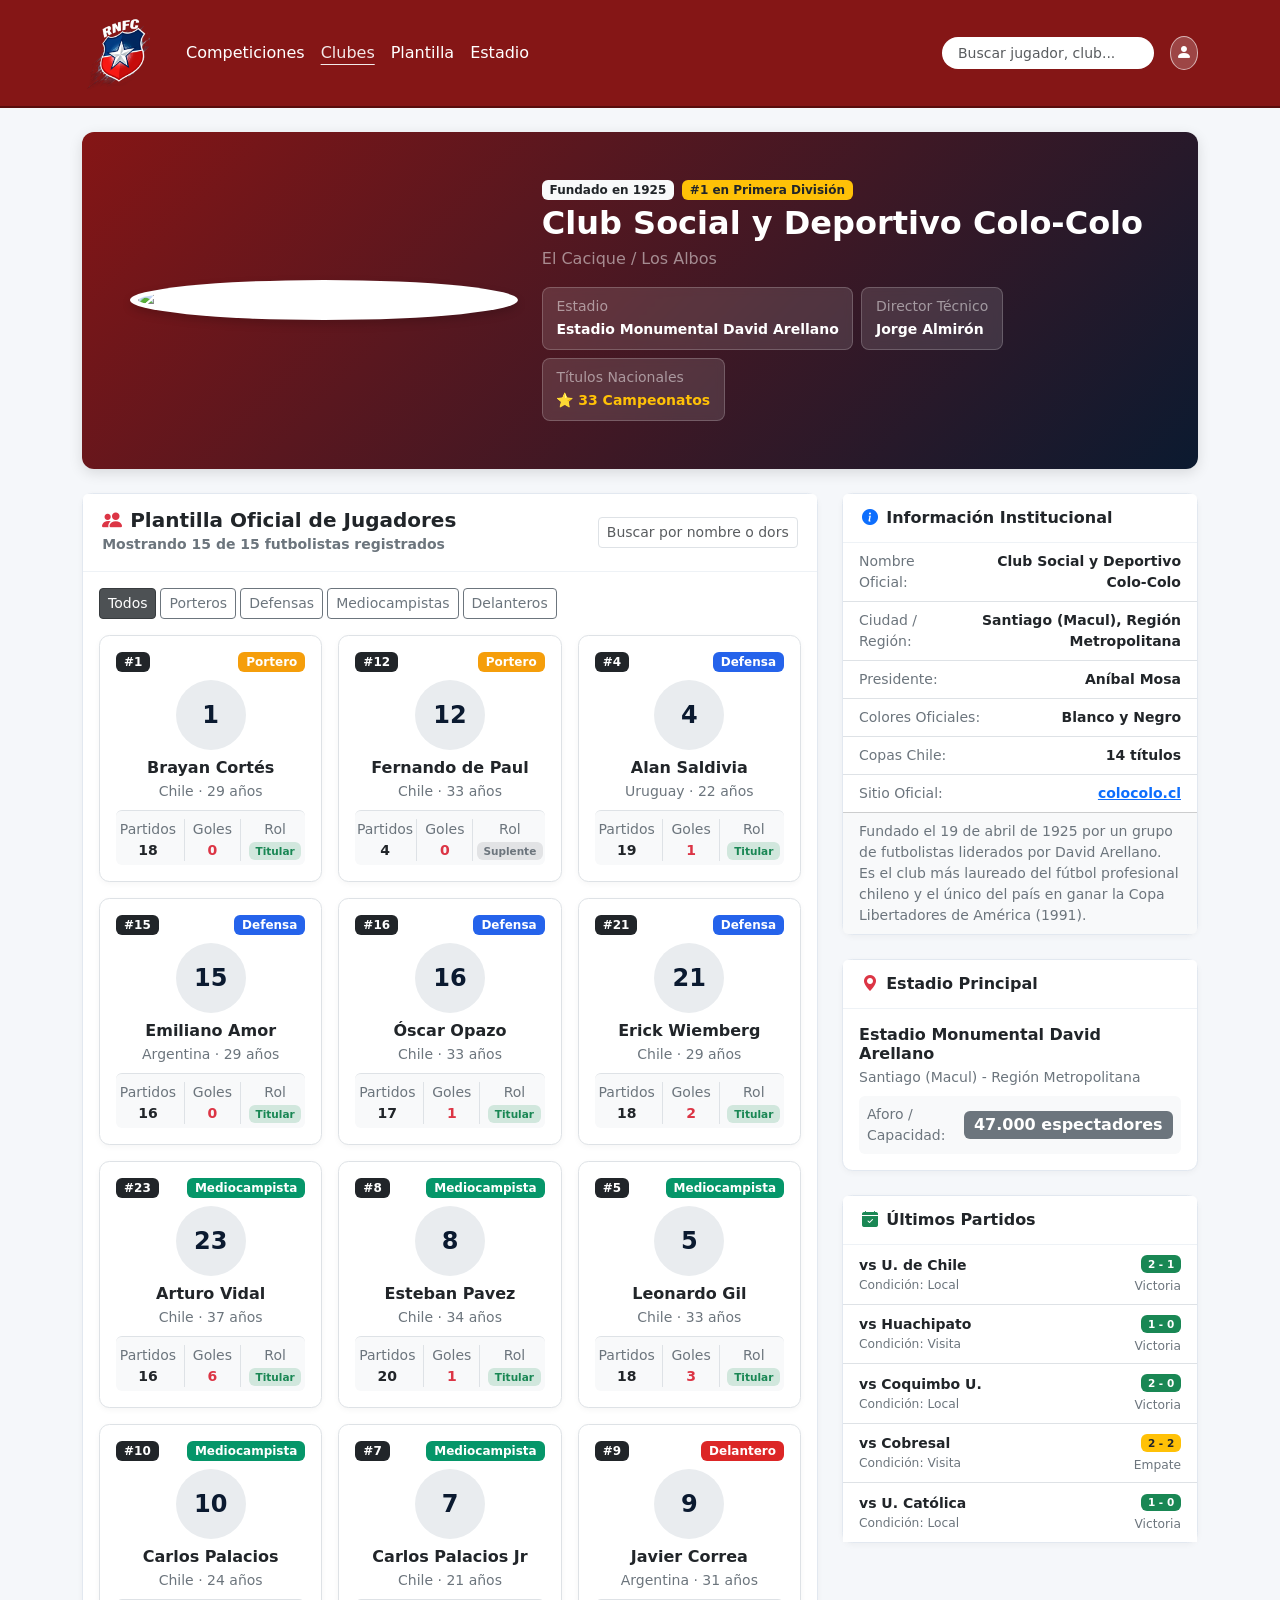
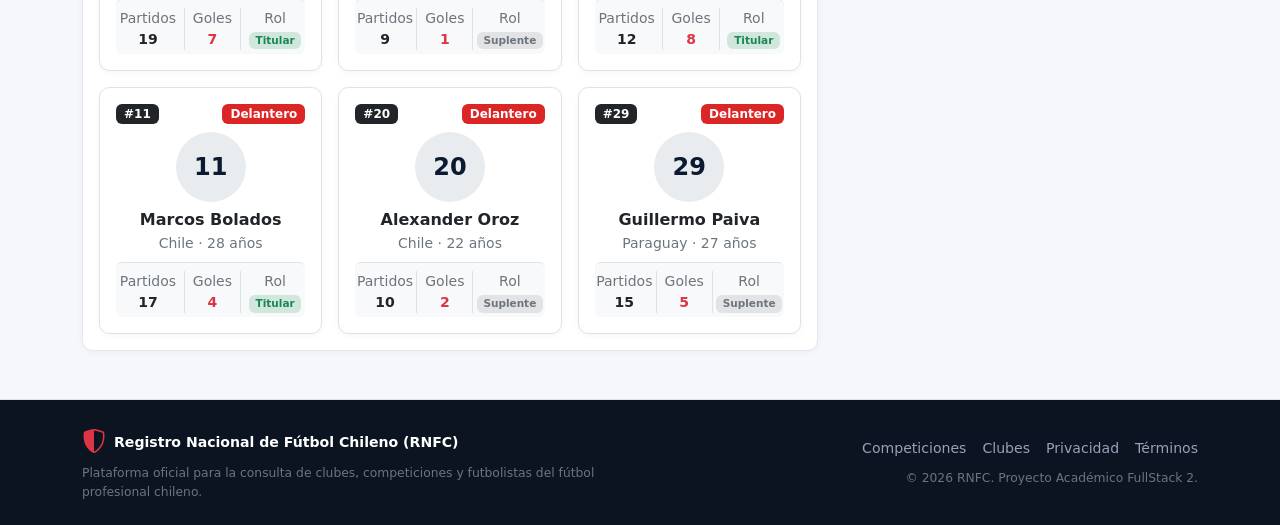
==== club.html @ 85645f21 "feat(club): primera version, seeder y style css" ====
<!DOCTYPE html>
<html lang="es">
<head>
  <meta charset="UTF-8">
  <meta name="viewport" content="width=device-width, initial-scale=1.0">
  <title>Ficha de Club | RNFC - Registro Nacional de Fútbol Chileno</title>
  <!-- Bootstrap 5.3.3 CSS -->
  <link href="https://cdn.jsdelivr.net/npm/bootstrap@5.3.3/dist/css/bootstrap.min.css" rel="stylesheet">
  <!-- Bootstrap Icons -->
  <link rel="stylesheet" href="https://cdn.jsdelivr.net/npm/bootstrap-icons@1.11.3/font/bootstrap-icons.min.css">
  <!-- Estilos RNFC -->
  <link rel="stylesheet" href="css/styles.css">
</head>
<body>
  <header>
    <!-- ==========================================================
       NAVBAR INSTITUCIONAL RNFC
       ========================================================== -->
    <nav class="navbar navbar-expand-lg rnfc-navbar navbar-dark sticky-top">
      <div class="container">
        <a class="navbar-brand d-flex align-items-center gap-2 fw-bold" href="index.html">
          <img src="escudo_rnfc.png" alt="Logo" width="80" height="80" class="d-inline-block align-text-top">
        </a>

        <div class="collapse navbar-collapse" id="navMenu">
          <ul class="navbar-nav me-auto mb-2 mb-lg-0">
            <li class="nav-item">
              <a class="nav-link" href="competicion.html">Competiciones</a>
            </li>
            <li class="nav-item">
              <a class="nav-link active" aria-current="page" href="club.html">Clubes</a>
            </li>
            <li class="nav-item">
              <a class="nav-link" href="#plantilla">Plantilla</a>
            </li>
            <li class="nav-item">
              <a class="nav-link" href="#estadio">Estadio</a>
            </li>
          </ul>

          <div class="d-flex align-items-center gap-3">
            <div class="input-group">
              <input type="search" class="form-control rnfc-search-input" id="buscadorGlobal" placeholder="Buscar jugador, club..." aria-label="Buscar">
            </div>
            <div class="rnfc-avatar-icon" title="Perfil de Usuario">
              <i class="bi bi-person-fill"></i>
            </div>
          </div>
        </div>
      </div>
    </nav>
  </header>  

  <!-- ==========================================================
       CONTENIDO PRINCIPAL
       ========================================================== -->
  <main class="container py-4">

    <!-- Banner Hero del Club -->
    <section class="rnfc-hero-banner p-4 p-md-5 mb-4 position-relative">
      <div class="row align-items-center g-4">
        
        <!-- Escudo -->
        <div class="col-auto text-center">
          <img id="clubEscudo" src="" alt="Escudo del Club" class="rnfc-club-badge-large img-fluid">
        </div>

        <!-- Info Principal -->
        <div class="col">
          <div class="d-flex flex-wrap align-items-center gap-2 mb-1">
            <span class="badge bg-light text-dark fw-bold" id="clubFundacionBadge">Fundado en —</span>
            <span class="badge bg-warning text-dark fw-bold" id="clubPosicionBadge">#1 en Tabla</span>
          </div>
          <h1 class="h2 fw-bold text-white mb-1" id="clubNombre">—</h1>
          <p class="text-white-50 mb-3 fs-6" id="clubApodo">—</p>

          <!-- Chips estadísticos -->
          <div class="d-flex flex-wrap gap-2">
            <div class="rnfc-stat-chip">
              <small class="d-block text-white-50">Estadio</small>
              <strong class="text-white small" id="clubEstadioResumen">—</strong>
            </div>
            <div class="rnfc-stat-chip">
              <small class="d-block text-white-50">Director Técnico</small>
              <strong class="text-white small" id="clubDtresumen">—</strong>
            </div>
            <div class="rnfc-stat-chip">
              <small class="d-block text-white-50">Títulos Nacionales</small>
              <strong class="text-warning small" id="clubTitulosResumen">⭐ —</strong>
            </div>
          </div>
        </div>

      </div>
    </section>

    <!-- Resumen y Ficha Técnica -->
    <div class="row g-4 mb-4">
      
      <!-- Columna Izquierda: Plantilla de Jugadores -->
      <div class="col-lg-8" id="plantilla">
        <div class="card h-100">
          <div class="card-header card-header-rnfc d-flex flex-wrap justify-content-between align-items-center gap-2">
            <div>
              <h2 class="h5 mb-0 fw-bold"><i class="bi bi-people-fill text-danger me-2"></i>Plantilla Oficial de Jugadores</h2>
              <small class="text-secondary" id="contadorJugadores">Cargando jugadores...</small>
            </div>
            
            <!-- Buscador interno de jugadores -->
            <div style="min-width: 200px;">
              <input type="text" class="form-control form-control-sm" id="buscadorJugador" placeholder="Buscar por nombre o dorsal...">
            </div>
          </div>

          <div class="card-body">
            <!-- Filtros de Posición -->
            <div class="d-flex flex-wrap gap-1 mb-3" id="filtrosPosicion">
              <button class="btn btn-sm btn-dark active" data-posicion="TODOS">Todos</button>
              <button class="btn btn-sm btn-outline-secondary" data-posicion="Portero">Porteros</button>
              <button class="btn btn-sm btn-outline-secondary" data-posicion="Defensa">Defensas</button>
              <button class="btn btn-sm btn-outline-secondary" data-posicion="Mediocampista">Mediocampistas</button>
              <button class="btn btn-sm btn-outline-secondary" data-posicion="Delantero">Delanteros</button>
            </div>

            <!-- Grilla de Tarjetas de Jugadores -->
            <div class="row g-3" id="contenedorJugadores">
              <!-- Renderizado dinámico desde club.js -->
            </div>
          </div>
        </div>
      </div>

      <!-- Columna Derecha: Información Institucional, Estadio y Resultados -->
      <div class="col-lg-4">
        
        <!-- Ficha Institucional -->
        <div class="card mb-4" id="informacion">
          <div class="card-header card-header-rnfc">
            <h3 class="h6 mb-0 fw-bold"><i class="bi bi-info-circle-fill text-primary me-2"></i>Información Institucional</h3>
          </div>
          <div class="card-body p-0">
            <ul class="list-group list-group-flush small">
              <li class="list-group-item d-flex justify-content-between">
                <span class="text-secondary">Nombre Oficial:</span>
                <span class="fw-semibold text-end" id="infoNombreOficial">—</span>
              </li>
              <li class="list-group-item d-flex justify-content-between">
                <span class="text-secondary">Ciudad / Región:</span>
                <span class="fw-semibold text-end" id="infoCiudad">—</span>
              </li>
              <li class="list-group-item d-flex justify-content-between">
                <span class="text-secondary">Presidente:</span>
                <span class="fw-semibold text-end" id="infoPresidente">—</span>
              </li>
              <li class="list-group-item d-flex justify-content-between">
                <span class="text-secondary">Colores Oficiales:</span>
                <span class="fw-semibold text-end" id="infoColores">—</span>
              </li>
              <li class="list-group-item d-flex justify-content-between">
                <span class="text-secondary">Copas Chile:</span>
                <span class="fw-semibold text-end" id="infoCopasChile">—</span>
              </li>
              <li class="list-group-item d-flex justify-content-between">
                <span class="text-secondary">Sitio Oficial:</span>
                <a href="#" target="_blank" rel="noopener noreferrer" class="fw-semibold text-end" id="infoSitioWeb">Visitar web</a>
              </li>
            </ul>
          </div>
          <div class="card-footer bg-light small text-secondary" id="clubHistoria">
            —
          </div>
        </div>

        <!-- Estadio -->
        <div class="card mb-4" id="estadio">
          <div class="card-header card-header-rnfc">
            <h3 class="h6 mb-0 fw-bold"><i class="bi bi-geo-alt-fill text-danger me-2"></i>Estadio Principal</h3>
          </div>
          <div class="card-body">
            <h4 class="h6 fw-bold mb-1" id="estadioNombre">—</h4>
            <p class="small text-secondary mb-2" id="estadioUbicacion">—</p>
            <div class="d-flex align-items-center justify-content-between bg-light p-2 rounded">
              <span class="small text-secondary">Aforo / Capacidad:</span>
              <span class="badge bg-secondary fs-6" id="estadioCapacidad">— espectadores</span>
            </div>
          </div>
        </div>

        <!-- Últimos Resultados -->
        <div class="card">
          <div class="card-header card-header-rnfc">
            <h3 class="h6 mb-0 fw-bold"><i class="bi bi-calendar-check-fill text-success me-2"></i>Últimos Partidos</h3>
          </div>
          <div class="card-body p-0">
            <div class="list-group list-group-flush small" id="listaUltimosPartidos">
              <!-- Renderizado dinámico -->
            </div>
          </div>
        </div>

      </div>

    </div>

  </main>

  <!-- ==========================================================
       FOOTER INSTITUCIONAL RNFC
       ========================================================== -->
  <footer class="rnfc-footer mt-auto py-4 border-top">
    <div class="container text-center text-md-start">
      <div class="row g-3 align-items-center">
        <div class="col-md-6">
          <div class="d-flex align-items-center gap-2 justify-content-center justify-content-md-start">
            <i class="bi bi-shield-shaded fs-4 text-danger"></i>
            <span class="fw-bold text-white">Registro Nacional de Fútbol Chileno (RNFC)</span>
          </div>
          <p class="text-secondary small mb-0 mt-1">Plataforma oficial para la consulta de clubes, competiciones y futbolistas del fútbol profesional chileno.</p>
        </div>
        <div class="col-md-6 text-center text-md-end">
          <div class="d-flex gap-3 justify-content-center justify-content-md-end mb-2">
            <a href="competicion.html">Competiciones</a>
            <a href="club.html">Clubes</a>
            <a href="#">Privacidad</a>
            <a href="#">Términos</a>
          </div>
          <small class="text-secondary">&copy; 2026 RNFC. Proyecto Académico FullStack 2.</small>
        </div>
      </div>
    </div>
  </footer>

  <!-- Scripts: Bootstrap JS, Seeders y Lógica de Club -->
  <script src="https://cdn.jsdelivr.net/npm/bootstrap@5.3.3/dist/js/bootstrap.bundle.min.js"></script>
  <script src="js/seeders.js"></script>
  <script src="js/club.js"></script>
</body>
</html>
---- css/styles.css ----
/* ==========================================================
   REGISTRO NACIONAL DE FÚTBOL CHILENO (RNFC) - ESTILOS
   ========================================================== */

:root {
  --rnfc-primary: #7a0000e9;
  --rnfc-primary-dark: #580d0d;
  --rnfc-primary-light: #8e1c1c;
  --rnfc-blue: #0b1a30;
  --rnfc-accent-blue: #0056b3;
  --rnfc-badge-portero: #ffc107;
  --rnfc-badge-defensa: #0d6efd;
  --rnfc-badge-volante: #198754;
  --rnfc-badge-delantero: #dc3545;
  --rnfc-card-bg: #ffffff;
  --rnfc-body-bg: #f5f7fa;
}

body {
  font-family: system-ui, -apple-system, "Segoe UI", Roboto, "Helvetica Neue", Arial, sans-serif;
  background-color: var(--rnfc-body-bg);
  color: #2b2f38;
  min-height: 100vh;
  display: flex;
  flex-direction: column;
}

main {
  flex: 1;
}

/* ==========================================================
   NAVBAR INSTITUCIONAL (Basada en img_1.jpeg)
   ========================================================== */
.rnfc-navbar {
  background-color: var(--rnfc-primary);
  border-bottom: 2px solid var(--rnfc-primary-dark);
}

.rnfc-brand-logo {
  height: 38px;
  width: auto;
}

.rnfc-navbar .nav-link {
  color: #ffffff;
  font-weight: 500;
  padding: 0.5rem 0.85rem;
  transition: opacity 0.2s ease, color 0.2s ease;
}

.rnfc-navbar .nav-link:hover,
.rnfc-navbar .nav-link.active {
  color: #ffffff;
  opacity: 0.9;
  text-decoration: underline;
  text-underline-offset: 6px;
}

.rnfc-search-input {
  border-radius: 50px;
  padding: 0.35rem 1rem;
  font-size: 0.875rem;
  border: none;
}

.rnfc-search-input:focus {
  box-shadow: 0 0 0 3px rgba(255, 255, 255, 0.3);
}

.rnfc-avatar-icon {
  width: 34px;
  height: 34px;
  background-color: rgba(255, 255, 255, 0.2);
  border: 1.5px solid rgba(255, 255, 255, 0.6);
  border-radius: 50%;
  display: inline-flex;
  align-items: center;
  justify-content: center;
  color: #ffffff;
}

/* ==========================================================
   BANNERS / HERO HEADERS
   ========================================================== */
.rnfc-hero-banner {
  background: linear-gradient(135deg, var(--rnfc-primary) 0%, var(--rnfc-blue) 100%);
  color: #ffffff;
  border-radius: 0.75rem;
  box-shadow: 0 4px 14px rgba(0, 0, 0, 0.12);
}

.rnfc-club-badge-large {
  width: 90px;
  height: 90px;
  object-fit: contain;
  background-color: #ffffff;
  border-radius: 50%;
  padding: 8px;
  box-shadow: 0 4px 10px rgba(0,0,0,0.18);
}

.rnfc-stat-chip {
  background: rgba(255, 255, 255, 0.12);
  backdrop-filter: blur(4px);
  border: 1px solid rgba(255, 255, 255, 0.2);
  border-radius: 0.5rem;
  padding: 0.5rem 0.85rem;
}

/* ==========================================================
   TARJETAS Y CONTENEDORES
   ========================================================== */
.card {
  border: 1px solid #e2e8f0;
  border-radius: 0.65rem;
  box-shadow: 0 2px 6px rgba(0, 0, 0, 0.04);
}

.card-header-rnfc {
  background-color: #ffffff;
  border-bottom: 1px solid #eef2f6;
  font-weight: 600;
  padding: 0.9rem 1.2rem;
}

/* ==========================================================
   TARJETAS DE JUGADORES
   ========================================================== */
.player-card {
  transition: transform 0.2s ease, box-shadow 0.2s ease;
  overflow: hidden;
}

.player-card:hover {
  transform: translateY(-4px);
  box-shadow: 0 8px 16px rgba(0, 0, 0, 0.08);
}

.player-avatar-wrapper {
  width: 70px;
  height: 70px;
  border-radius: 50%;
  background-color: #e9ecef;
  display: flex;
  align-items: center;
  justify-content: center;
  font-size: 1.5rem;
  font-weight: bold;
  color: var(--rnfc-blue);
  margin: 0 auto;
}

.badge-pos-portero {
  background-color: #f59e0b;
  color: #ffffff;
}

.badge-pos-defensa {
  background-color: #2563eb;
  color: #ffffff;
}

.badge-pos-volante {
  background-color: #059669;
  color: #ffffff;
}

.badge-pos-delantero {
  background-color: #dc2626;
  color: #ffffff;
}

/* ==========================================================
   TABLA DE POSICIONES Y ZONAS
   ========================================================== */
.table-standings thead th {
  background-color: #f8fafc;
  color: #475569;
  font-size: 0.82rem;
  text-transform: uppercase;
  letter-spacing: 0.5px;
  border-bottom: 2px solid #cbd5e1;
}

.table-standings tbody tr {
  transition: background-color 0.15s ease;
}

.zone-libertadores {
  border-left: 4px solid #16a34a !important;
}

.zone-sudamericana {
  border-left: 4px solid #0284c7 !important;
}

.zone-descenso {
  border-left: 4px solid #dc2626 !important;
}

.form-dot {
  display: inline-block;
  width: 20px;
  height: 20px;
  line-height: 20px;
  text-align: center;
  border-radius: 50%;
  font-size: 0.68rem;
  font-weight: 700;
  color: #ffffff;
  margin-right: 2px;
}

.form-dot.win {
  background-color: #16a34a;
}
.form-dot.draw {
  background-color: #64748b;
}
.form-dot.loss {
  background-color: #dc2626;
}

/* ==========================================================
   TARJETAS DE FIXTURE / PARTIDOS
   ========================================================== */
.fixture-card {
  border-left: 4px solid var(--rnfc-primary);
  background-color: #ffffff;
  border-radius: 0.5rem;
}

.fixture-team-logo {
  width: 32px;
  height: 32px;
  object-fit: contain;
}

.score-badge {
  font-size: 1.1rem;
  font-weight: 700;
  min-width: 55px;
  text-align: center;
}

/* ==========================================================
   FOOTER INSTITUCIONAL
   ========================================================== */
.rnfc-footer {
  background-color: #0b1420;
  color: #cbd5e1;
  font-size: 0.88rem;
}

.rnfc-footer a {
  color: #94a3b8;
  text-decoration: none;
}

.rnfc-footer a:hover {
  color: #ffffff;
  text-decoration: underline;
}
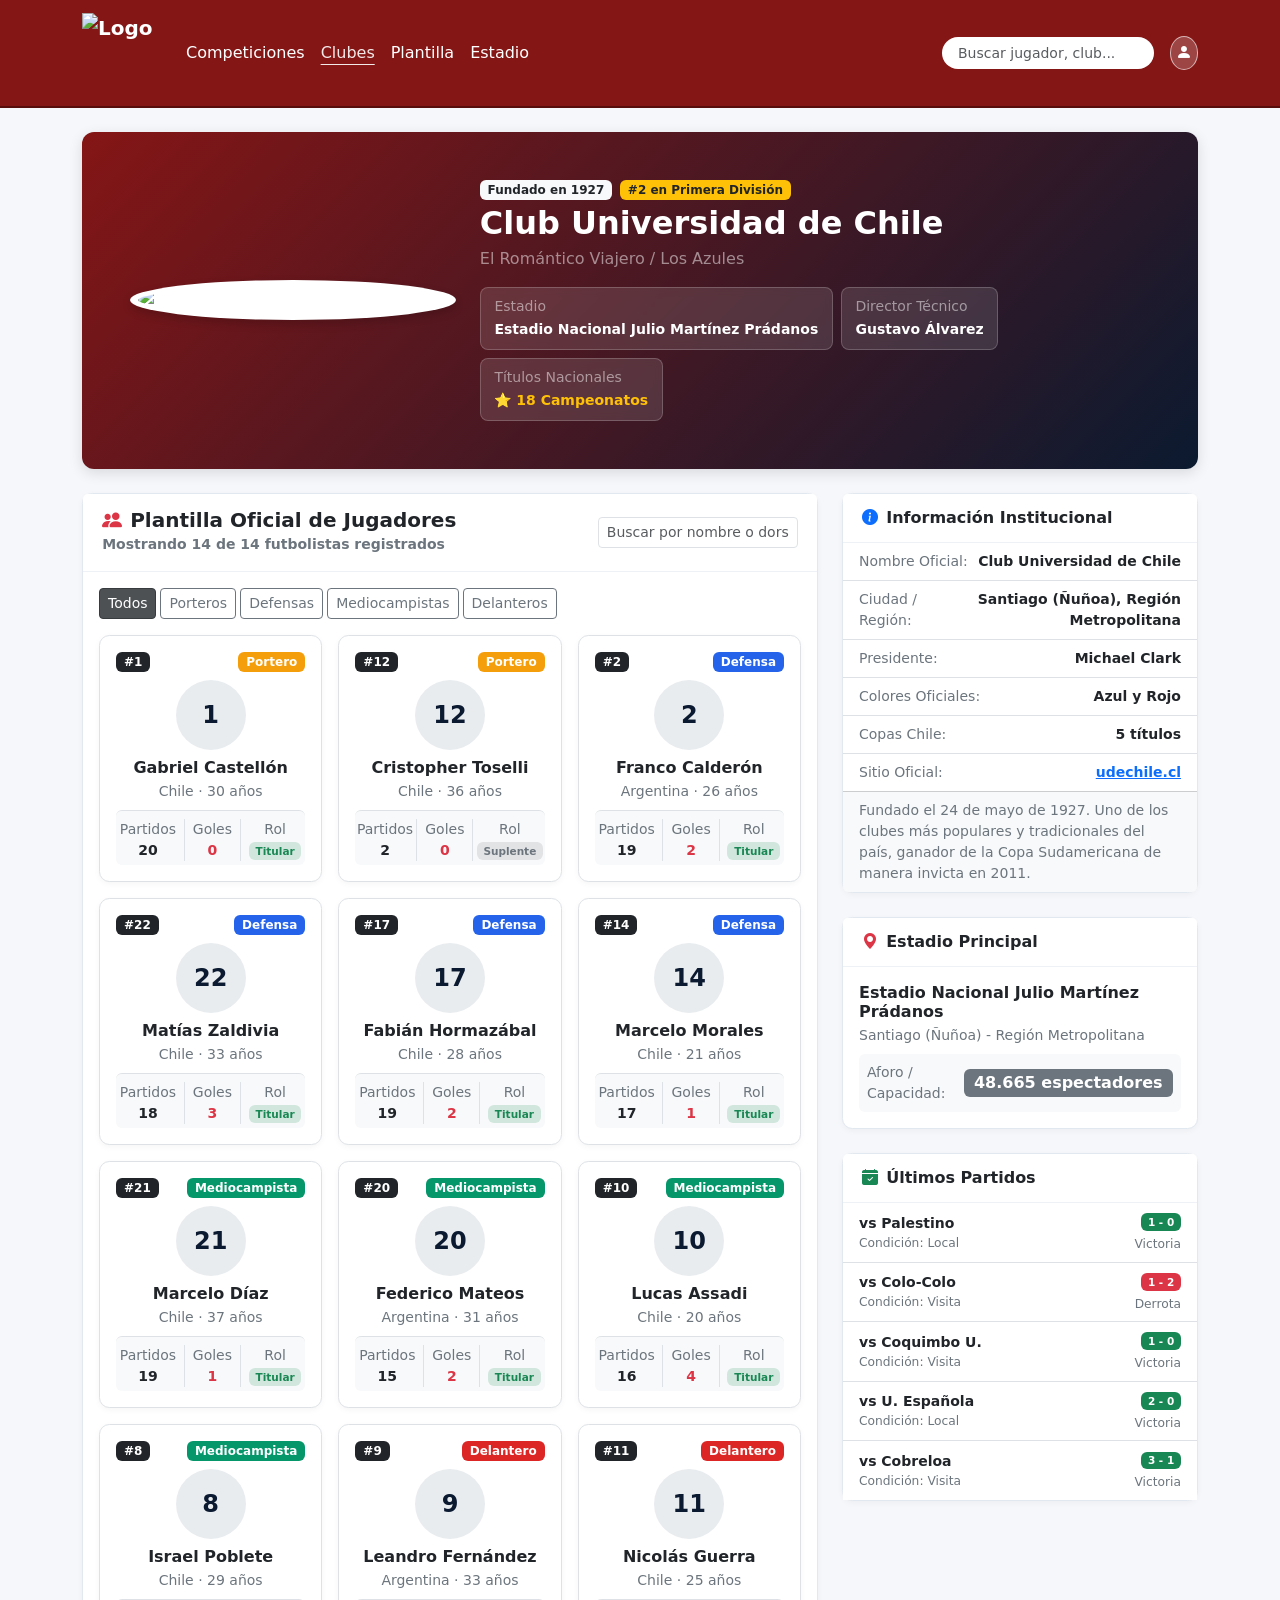
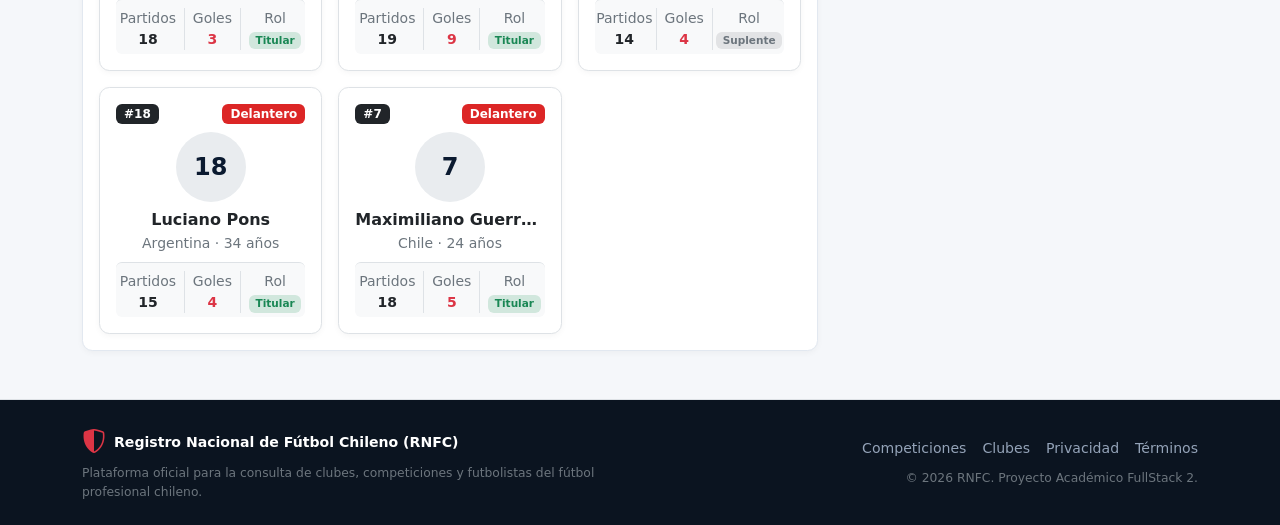
==== commit 8439144c: "feat:Sección estadísticas, cambios navbar" ====
--- a/club.html
+++ b/club.html
@@ -4,6 +4,7 @@
   <meta charset="UTF-8">
   <meta name="viewport" content="width=device-width, initial-scale=1.0">
   <title>Ficha de Club | RNFC - Registro Nacional de Fútbol Chileno</title>
+  <link rel="icon" type="image/x-icon" href="assets/favicon.ico">
   <!-- Bootstrap 5.3.3 CSS -->
   <link href="https://cdn.jsdelivr.net/npm/bootstrap@5.3.3/dist/css/bootstrap.min.css" rel="stylesheet">
   <!-- Bootstrap Icons -->
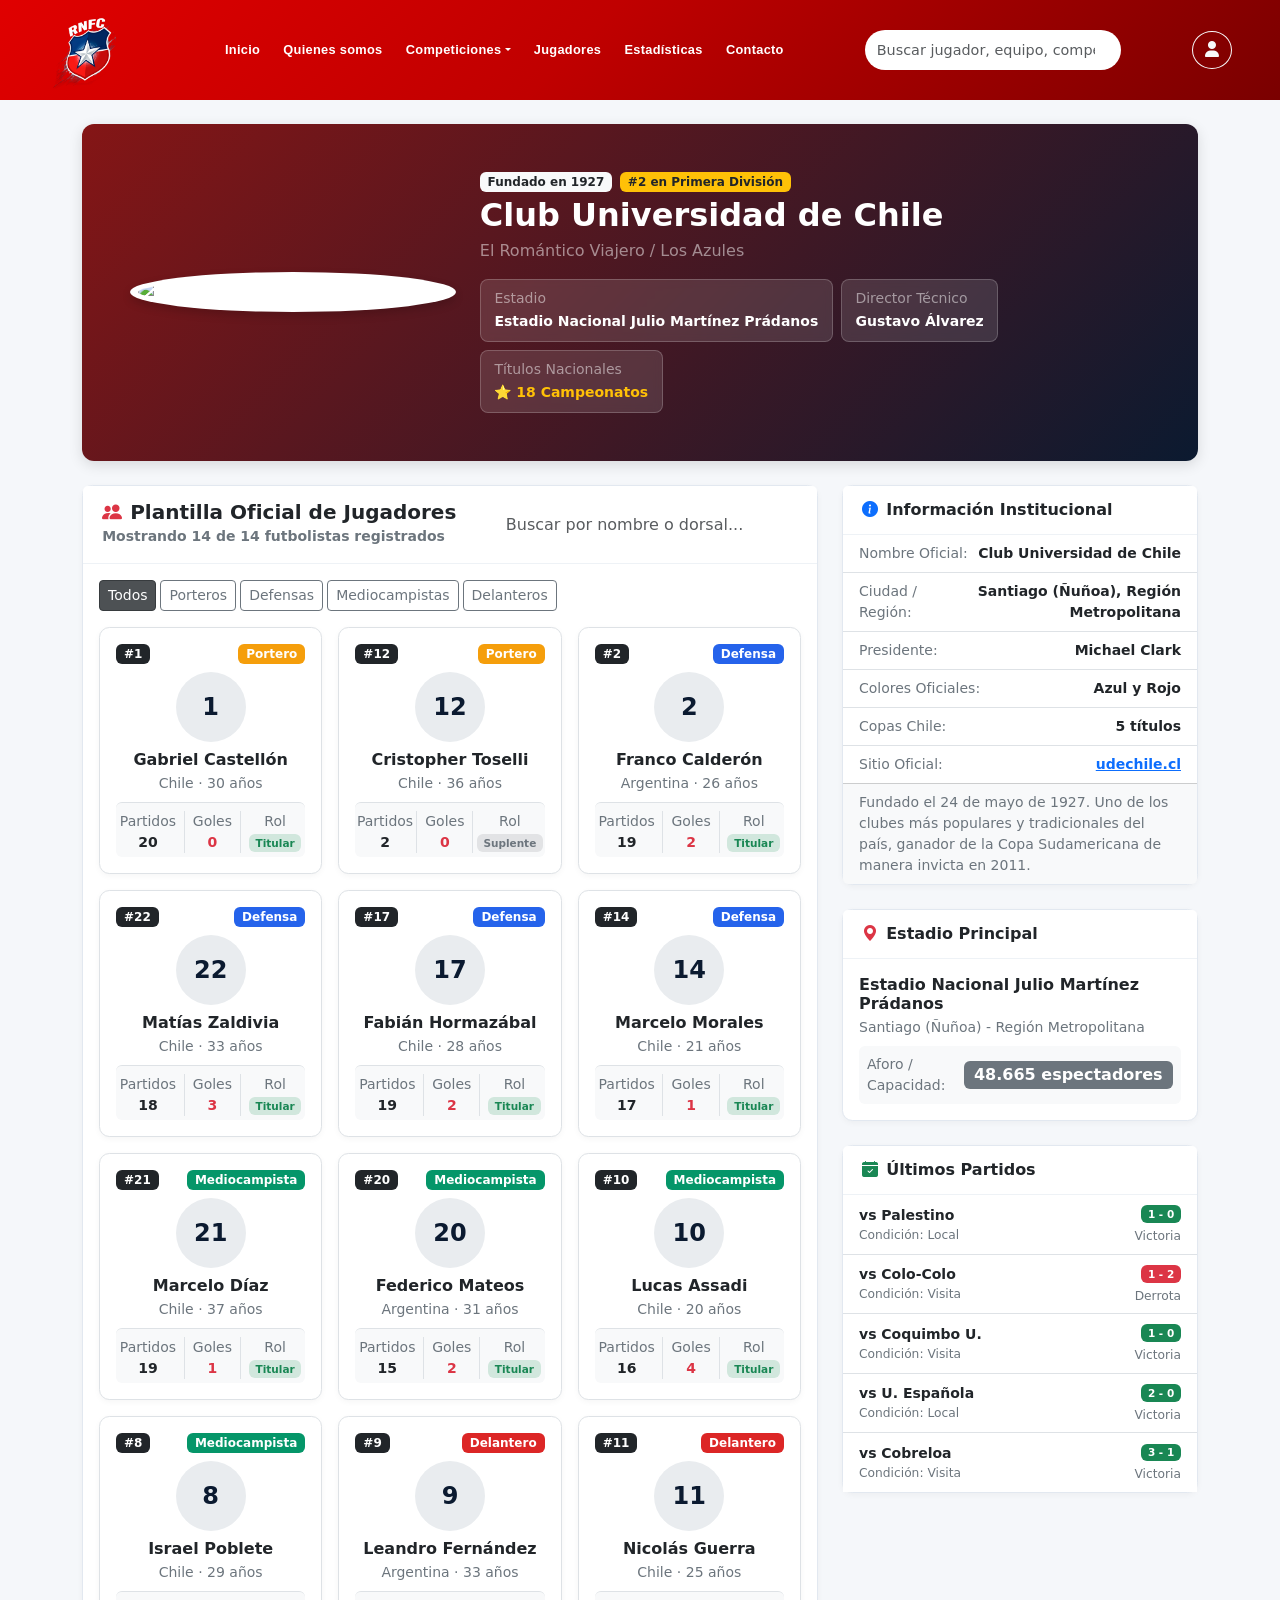
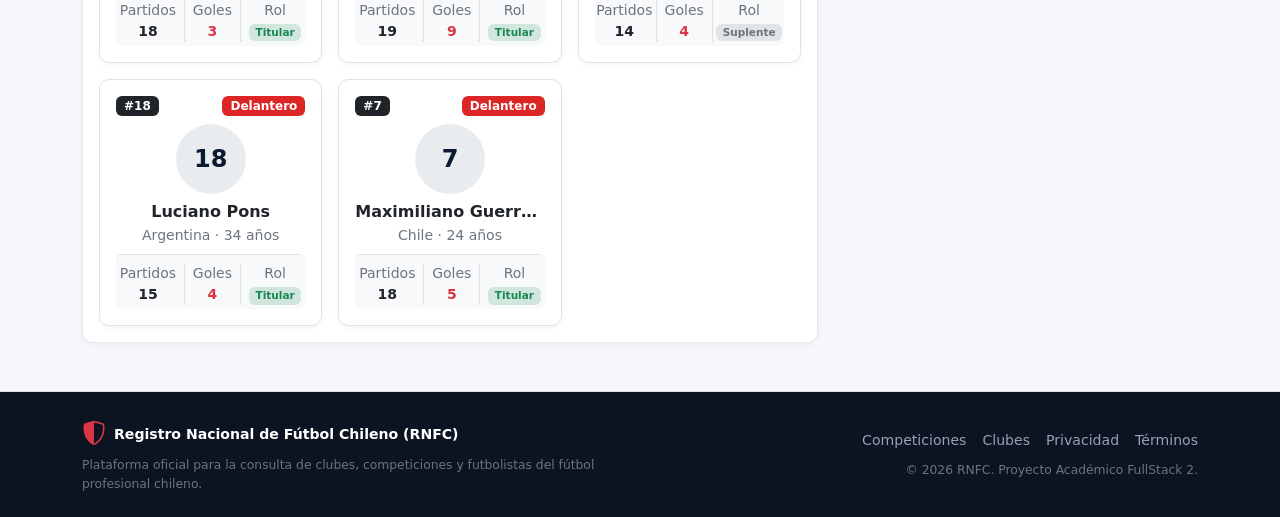
==== commit b42bbb16: "feat(view): navbar standar en competiciones y clubs" ====
--- a/club.html
+++ b/club.html
@@ -1,239 +1,436 @@
-<!DOCTYPE html>
+<!doctype html>
 <html lang="es">
-<head>
-  <meta charset="UTF-8">
-  <meta name="viewport" content="width=device-width, initial-scale=1.0">
-  <title>Ficha de Club | RNFC - Registro Nacional de Fútbol Chileno</title>
-  <link rel="icon" type="image/x-icon" href="assets/favicon.ico">
-  <!-- Bootstrap 5.3.3 CSS -->
-  <link href="https://cdn.jsdelivr.net/npm/bootstrap@5.3.3/dist/css/bootstrap.min.css" rel="stylesheet">
-  <!-- Bootstrap Icons -->
-  <link rel="stylesheet" href="https://cdn.jsdelivr.net/npm/bootstrap-icons@1.11.3/font/bootstrap-icons.min.css">
-  <!-- Estilos RNFC -->
-  <link rel="stylesheet" href="css/styles.css">
-</head>
-<body>
-  <header>
-    <!-- ==========================================================
+  <head>
+    <meta charset="UTF-8" />
+    <meta name="viewport" content="width=device-width, initial-scale=1.0" />
+    <title>Ficha de Club | RNFC - Registro Nacional de Fútbol Chileno</title>
+    <!-- Bootstrap 5.3.3 CSS -->
+    <link
+      href="https://cdn.jsdelivr.net/npm/bootstrap@5.3.8/dist/css/bootstrap.min.css"
+      rel="stylesheet"
+      integrity="sha384-sRIl4kxILFvY47J16cr9ZwB07vP4J8+LH7qKQnuqkuIAvNWLzeN8tE5YBujZqJLB"
+      crossorigin="anonymous"
+    />
+    <link
+      rel="stylesheet"
+      href="https://cdnjs.cloudflare.com/ajax/libs/font-awesome/6.5.1/css/all.min.css"
+      integrity="sha512-DTOQO9RWCH3ppGqcWaEA1BIZOC6xxalwEsw9c2QQeAIftl+Vegovlnee1c9QX4TctnWMn13TZye+giMm8e2LwA=="
+      crossorigin="anonymous"
+      referrerpolicy="no-referrer"
+    />
+    <!-- Bootstrap Icons -->
+    <link
+      rel="stylesheet"
+      href="https://cdn.jsdelivr.net/npm/bootstrap-icons@1.11.3/font/bootstrap-icons.min.css"
+    />
+    <!-- Estilos RNFC -->
+    <link rel="stylesheet" href="css/styles.css" />
+    <link rel="stylesheet" href="index.css" />
+  </head>
+  <body>
+    <header>
+      <!-- ==========================================================
        NAVBAR INSTITUCIONAL RNFC
        ========================================================== -->
-    <nav class="navbar navbar-expand-lg rnfc-navbar navbar-dark sticky-top">
-      <div class="container">
-        <a class="navbar-brand d-flex align-items-center gap-2 fw-bold" href="index.html">
-          <img src="escudo_rnfc.png" alt="Logo" width="80" height="80" class="d-inline-block align-text-top">
-        </a>
-
-        <div class="collapse navbar-collapse" id="navMenu">
+      <nav class="navbar navbar-expand-lg d-flex justify-content-between">
+        <!-- Logo -->
+        <div>
+          <a class="navbar-brand" href="#">
+            <img
+              src="assets/escudo_rnfc.png"
+              alt="Logo"
+              width="80"
+              height="80"
+              class="d-inline-block align-text-top"
+            />
+          </a>
+        </div>
+        <!-- Enlaces a cada sección -->
+        <div>
           <ul class="navbar-nav me-auto mb-2 mb-lg-0">
             <li class="nav-item">
-              <a class="nav-link" href="competicion.html">Competiciones</a>
+              <a class="nav-link" href="#inicio">Inicio</a>
             </li>
             <li class="nav-item">
-              <a class="nav-link active" aria-current="page" href="club.html">Clubes</a>
+              <a class="nav-link" href="#sobre-nosotros">Quienes somos</a>
+            </li>
+            <li class="nav-item dropdown">
+              <a
+                class="nav-link dropdown-toggle"
+                href="#competiciones"
+                id="dropdownCompeticiones"
+                role="button"
+                data-bs-toggle="dropdown"
+                aria-expanded="false"
+                >Competiciones</a
+              >
+              <ul class="dropdown-menu" aria-labelledby="dropdownCompeticiones">
+                <li>
+                  <a class="dropdown-item" href="#competiciones">Ver todas</a>
+                </li>
+                <li><hr class="dropdown-divider" /></li>
+                <li>
+                  <a class="dropdown-item" href="competicion.html"
+                    >Liga de Primera</a
+                  >
+                </li>
+                <li>
+                  <a class="dropdown-item" href="competicion.html"
+                    >Liga de Ascenso</a
+                  >
+                </li>
+                <li>
+                  <a class="dropdown-item" href="competicion.html"
+                    >Liga de Segunda</a
+                  >
+                </li>
+                <li>
+                  <a class="dropdown-item" href="competicion.html"
+                    >Liga Femenina</a
+                  >
+                </li>
+                <li>
+                  <a class="dropdown-item" href="competicion.html"
+                    >Copa Chile</a
+                  >
+                </li>
+                <li>
+                  <a class="dropdown-item" href="competicion.html"
+                    >Supercopa de Chile</a
+                  >
+                </li>
+                <li>
+                  <a class="dropdown-item" href="competicion.html"
+                    >Copa de la Liga</a
+                  >
+                </li>
+              </ul>
             </li>
             <li class="nav-item">
-              <a class="nav-link" href="#plantilla">Plantilla</a>
+              <a class="nav-link" href="#jugadores">Jugadores</a>
             </li>
             <li class="nav-item">
-              <a class="nav-link" href="#estadio">Estadio</a>
+              <a class="nav-link" href="#estadisticas">Estadísticas</a>
+            </li>
+            <li class="nav-item">
+              <a class="nav-link" href="#contacto">Contacto</a>
             </li>
           </ul>
-
-          <div class="d-flex align-items-center gap-3">
-            <div class="input-group">
-              <input type="search" class="form-control rnfc-search-input" id="buscadorGlobal" placeholder="Buscar jugador, club..." aria-label="Buscar">
-            </div>
-            <div class="rnfc-avatar-icon" title="Perfil de Usuario">
-              <i class="bi bi-person-fill"></i>
-            </div>
-          </div>
-        </div>
-      </div>
-    </nav>
-  </header>  
-
-  <!-- ==========================================================
+        </div>
+        <!-- Buscador -->
+        <div>
+          <form class="form-inline my-2 my-lg-0">
+            <input
+              class="form-control mr-sm-1"
+              type="search"
+              placeholder="Buscar jugador, equipo, competición..."
+              aria-label="Search"
+            />
+          </form>
+        </div>
+        <!-- Usuario: nombre (si hay sesión) e ícono para ir al login -->
+        <div class="usuario-container d-flex align-items-center gap-2">
+          <a
+            href="jugadores.html"
+            id="nombre-usuario"
+            class="nombre-usuario"
+            hidden
+          ></a>
+          <a
+            href="#"
+            id="btn-logout"
+            class="btn btn-outline-light rounded-circle"
+            title="Cerrar sesión"
+            hidden
+          >
+            <i class="fa-solid fa-xmark"></i>
+          </a>
+          <a
+            href="login.html"
+            class="btn btn-outline-light rounded-circle"
+            role="button"
+          >
+            <i class="fa-solid fa-user"></i>
+          </a>
+        </div>
+      </nav>
+    </header>
+
+    <!-- ==========================================================
        CONTENIDO PRINCIPAL
        ========================================================== -->
-  <main class="container py-4">
-
-    <!-- Banner Hero del Club -->
-    <section class="rnfc-hero-banner p-4 p-md-5 mb-4 position-relative">
-      <div class="row align-items-center g-4">
-        
-        <!-- Escudo -->
-        <div class="col-auto text-center">
-          <img id="clubEscudo" src="" alt="Escudo del Club" class="rnfc-club-badge-large img-fluid">
-        </div>
-
-        <!-- Info Principal -->
-        <div class="col">
-          <div class="d-flex flex-wrap align-items-center gap-2 mb-1">
-            <span class="badge bg-light text-dark fw-bold" id="clubFundacionBadge">Fundado en —</span>
-            <span class="badge bg-warning text-dark fw-bold" id="clubPosicionBadge">#1 en Tabla</span>
-          </div>
-          <h1 class="h2 fw-bold text-white mb-1" id="clubNombre">—</h1>
-          <p class="text-white-50 mb-3 fs-6" id="clubApodo">—</p>
-
-          <!-- Chips estadísticos -->
-          <div class="d-flex flex-wrap gap-2">
-            <div class="rnfc-stat-chip">
-              <small class="d-block text-white-50">Estadio</small>
-              <strong class="text-white small" id="clubEstadioResumen">—</strong>
-            </div>
-            <div class="rnfc-stat-chip">
-              <small class="d-block text-white-50">Director Técnico</small>
-              <strong class="text-white small" id="clubDtresumen">—</strong>
-            </div>
-            <div class="rnfc-stat-chip">
-              <small class="d-block text-white-50">Títulos Nacionales</small>
-              <strong class="text-warning small" id="clubTitulosResumen">⭐ —</strong>
-            </div>
-          </div>
-        </div>
-
+    <main class="container py-4">
+      <!-- Banner Hero del Club -->
+      <section class="rnfc-hero-banner p-4 p-md-5 mb-4 position-relative">
+        <div class="row align-items-center g-4">
+          <!-- Escudo -->
+          <div class="col-auto text-center">
+            <img
+              id="clubEscudo"
+              src=""
+              alt="Escudo del Club"
+              class="rnfc-club-badge-large img-fluid"
+            />
+          </div>
+
+          <!-- Info Principal -->
+          <div class="col">
+            <div class="d-flex flex-wrap align-items-center gap-2 mb-1">
+              <span
+                class="badge bg-light text-dark fw-bold"
+                id="clubFundacionBadge"
+                >Fundado en —</span
+              >
+              <span
+                class="badge bg-warning text-dark fw-bold"
+                id="clubPosicionBadge"
+                >#1 en Tabla</span
+              >
+            </div>
+            <h1 class="h2 fw-bold text-white mb-1" id="clubNombre">—</h1>
+            <p class="text-white-50 mb-3 fs-6" id="clubApodo">—</p>
+
+            <!-- Chips estadísticos -->
+            <div class="d-flex flex-wrap gap-2">
+              <div class="rnfc-stat-chip">
+                <small class="d-block text-white-50">Estadio</small>
+                <strong class="text-white small" id="clubEstadioResumen"
+                  >—</strong
+                >
+              </div>
+              <div class="rnfc-stat-chip">
+                <small class="d-block text-white-50">Director Técnico</small>
+                <strong class="text-white small" id="clubDtresumen">—</strong>
+              </div>
+              <div class="rnfc-stat-chip">
+                <small class="d-block text-white-50">Títulos Nacionales</small>
+                <strong class="text-warning small" id="clubTitulosResumen"
+                  >⭐ —</strong
+                >
+              </div>
+            </div>
+          </div>
+        </div>
+      </section>
+
+      <!-- Resumen y Ficha Técnica -->
+      <div class="row g-4 mb-4">
+        <!-- Columna Izquierda: Plantilla de Jugadores -->
+        <div class="col-lg-8" id="plantilla">
+          <div class="card h-100">
+            <div
+              class="card-header card-header-rnfc d-flex flex-wrap justify-content-between align-items-center gap-2"
+            >
+              <div>
+                <h2 class="h5 mb-0 fw-bold">
+                  <i class="bi bi-people-fill text-danger me-2"></i>Plantilla
+                  Oficial de Jugadores
+                </h2>
+                <small class="text-secondary" id="contadorJugadores"
+                  >Cargando jugadores...</small
+                >
+              </div>
+
+              <!-- Buscador interno de jugadores -->
+              <div style="min-width: 200px">
+                <input
+                  type="text"
+                  class="form-control form-control-sm"
+                  id="buscadorJugador"
+                  placeholder="Buscar por nombre o dorsal..."
+                />
+              </div>
+            </div>
+
+            <div class="card-body">
+              <!-- Filtros de Posición -->
+              <div class="d-flex flex-wrap gap-1 mb-3" id="filtrosPosicion">
+                <button
+                  class="btn btn-sm btn-dark active"
+                  data-posicion="TODOS"
+                >
+                  Todos
+                </button>
+                <button
+                  class="btn btn-sm btn-outline-secondary"
+                  data-posicion="Portero"
+                >
+                  Porteros
+                </button>
+                <button
+                  class="btn btn-sm btn-outline-secondary"
+                  data-posicion="Defensa"
+                >
+                  Defensas
+                </button>
+                <button
+                  class="btn btn-sm btn-outline-secondary"
+                  data-posicion="Mediocampista"
+                >
+                  Mediocampistas
+                </button>
+                <button
+                  class="btn btn-sm btn-outline-secondary"
+                  data-posicion="Delantero"
+                >
+                  Delanteros
+                </button>
+              </div>
+
+              <!-- Grilla de Tarjetas de Jugadores -->
+              <div class="row g-3" id="contenedorJugadores">
+                <!-- Renderizado dinámico desde club.js -->
+              </div>
+            </div>
+          </div>
+        </div>
+
+        <!-- Columna Derecha: Información Institucional, Estadio y Resultados -->
+        <div class="col-lg-4">
+          <!-- Ficha Institucional -->
+          <div class="card mb-4" id="informacion">
+            <div class="card-header card-header-rnfc">
+              <h3 class="h6 mb-0 fw-bold">
+                <i class="bi bi-info-circle-fill text-primary me-2"></i
+                >Información Institucional
+              </h3>
+            </div>
+            <div class="card-body p-0">
+              <ul class="list-group list-group-flush small">
+                <li class="list-group-item d-flex justify-content-between">
+                  <span class="text-secondary">Nombre Oficial:</span>
+                  <span class="fw-semibold text-end" id="infoNombreOficial"
+                    >—</span
+                  >
+                </li>
+                <li class="list-group-item d-flex justify-content-between">
+                  <span class="text-secondary">Ciudad / Región:</span>
+                  <span class="fw-semibold text-end" id="infoCiudad">—</span>
+                </li>
+                <li class="list-group-item d-flex justify-content-between">
+                  <span class="text-secondary">Presidente:</span>
+                  <span class="fw-semibold text-end" id="infoPresidente"
+                    >—</span
+                  >
+                </li>
+                <li class="list-group-item d-flex justify-content-between">
+                  <span class="text-secondary">Colores Oficiales:</span>
+                  <span class="fw-semibold text-end" id="infoColores">—</span>
+                </li>
+                <li class="list-group-item d-flex justify-content-between">
+                  <span class="text-secondary">Copas Chile:</span>
+                  <span class="fw-semibold text-end" id="infoCopasChile"
+                    >—</span
+                  >
+                </li>
+                <li class="list-group-item d-flex justify-content-between">
+                  <span class="text-secondary">Sitio Oficial:</span>
+                  <a
+                    href="#"
+                    target="_blank"
+                    rel="noopener noreferrer"
+                    class="fw-semibold text-end"
+                    id="infoSitioWeb"
+                    >Visitar web</a
+                  >
+                </li>
+              </ul>
+            </div>
+            <div
+              class="card-footer bg-light small text-secondary"
+              id="clubHistoria"
+            >
+              —
+            </div>
+          </div>
+
+          <!-- Estadio -->
+          <div class="card mb-4" id="estadio">
+            <div class="card-header card-header-rnfc">
+              <h3 class="h6 mb-0 fw-bold">
+                <i class="bi bi-geo-alt-fill text-danger me-2"></i>Estadio
+                Principal
+              </h3>
+            </div>
+            <div class="card-body">
+              <h4 class="h6 fw-bold mb-1" id="estadioNombre">—</h4>
+              <p class="small text-secondary mb-2" id="estadioUbicacion">—</p>
+              <div
+                class="d-flex align-items-center justify-content-between bg-light p-2 rounded"
+              >
+                <span class="small text-secondary">Aforo / Capacidad:</span>
+                <span class="badge bg-secondary fs-6" id="estadioCapacidad"
+                  >— espectadores</span
+                >
+              </div>
+            </div>
+          </div>
+
+          <!-- Últimos Resultados -->
+          <div class="card">
+            <div class="card-header card-header-rnfc">
+              <h3 class="h6 mb-0 fw-bold">
+                <i class="bi bi-calendar-check-fill text-success me-2"></i
+                >Últimos Partidos
+              </h3>
+            </div>
+            <div class="card-body p-0">
+              <div
+                class="list-group list-group-flush small"
+                id="listaUltimosPartidos"
+              >
+                <!-- Renderizado dinámico -->
+              </div>
+            </div>
+          </div>
+        </div>
       </div>
-    </section>
-
-    <!-- Resumen y Ficha Técnica -->
-    <div class="row g-4 mb-4">
-      
-      <!-- Columna Izquierda: Plantilla de Jugadores -->
-      <div class="col-lg-8" id="plantilla">
-        <div class="card h-100">
-          <div class="card-header card-header-rnfc d-flex flex-wrap justify-content-between align-items-center gap-2">
-            <div>
-              <h2 class="h5 mb-0 fw-bold"><i class="bi bi-people-fill text-danger me-2"></i>Plantilla Oficial de Jugadores</h2>
-              <small class="text-secondary" id="contadorJugadores">Cargando jugadores...</small>
-            </div>
-            
-            <!-- Buscador interno de jugadores -->
-            <div style="min-width: 200px;">
-              <input type="text" class="form-control form-control-sm" id="buscadorJugador" placeholder="Buscar por nombre o dorsal...">
-            </div>
-          </div>
-
-          <div class="card-body">
-            <!-- Filtros de Posición -->
-            <div class="d-flex flex-wrap gap-1 mb-3" id="filtrosPosicion">
-              <button class="btn btn-sm btn-dark active" data-posicion="TODOS">Todos</button>
-              <button class="btn btn-sm btn-outline-secondary" data-posicion="Portero">Porteros</button>
-              <button class="btn btn-sm btn-outline-secondary" data-posicion="Defensa">Defensas</button>
-              <button class="btn btn-sm btn-outline-secondary" data-posicion="Mediocampista">Mediocampistas</button>
-              <button class="btn btn-sm btn-outline-secondary" data-posicion="Delantero">Delanteros</button>
-            </div>
-
-            <!-- Grilla de Tarjetas de Jugadores -->
-            <div class="row g-3" id="contenedorJugadores">
-              <!-- Renderizado dinámico desde club.js -->
-            </div>
-          </div>
-        </div>
-      </div>
-
-      <!-- Columna Derecha: Información Institucional, Estadio y Resultados -->
-      <div class="col-lg-4">
-        
-        <!-- Ficha Institucional -->
-        <div class="card mb-4" id="informacion">
-          <div class="card-header card-header-rnfc">
-            <h3 class="h6 mb-0 fw-bold"><i class="bi bi-info-circle-fill text-primary me-2"></i>Información Institucional</h3>
-          </div>
-          <div class="card-body p-0">
-            <ul class="list-group list-group-flush small">
-              <li class="list-group-item d-flex justify-content-between">
-                <span class="text-secondary">Nombre Oficial:</span>
-                <span class="fw-semibold text-end" id="infoNombreOficial">—</span>
-              </li>
-              <li class="list-group-item d-flex justify-content-between">
-                <span class="text-secondary">Ciudad / Región:</span>
-                <span class="fw-semibold text-end" id="infoCiudad">—</span>
-              </li>
-              <li class="list-group-item d-flex justify-content-between">
-                <span class="text-secondary">Presidente:</span>
-                <span class="fw-semibold text-end" id="infoPresidente">—</span>
-              </li>
-              <li class="list-group-item d-flex justify-content-between">
-                <span class="text-secondary">Colores Oficiales:</span>
-                <span class="fw-semibold text-end" id="infoColores">—</span>
-              </li>
-              <li class="list-group-item d-flex justify-content-between">
-                <span class="text-secondary">Copas Chile:</span>
-                <span class="fw-semibold text-end" id="infoCopasChile">—</span>
-              </li>
-              <li class="list-group-item d-flex justify-content-between">
-                <span class="text-secondary">Sitio Oficial:</span>
-                <a href="#" target="_blank" rel="noopener noreferrer" class="fw-semibold text-end" id="infoSitioWeb">Visitar web</a>
-              </li>
-            </ul>
-          </div>
-          <div class="card-footer bg-light small text-secondary" id="clubHistoria">
-            —
-          </div>
-        </div>
-
-        <!-- Estadio -->
-        <div class="card mb-4" id="estadio">
-          <div class="card-header card-header-rnfc">
-            <h3 class="h6 mb-0 fw-bold"><i class="bi bi-geo-alt-fill text-danger me-2"></i>Estadio Principal</h3>
-          </div>
-          <div class="card-body">
-            <h4 class="h6 fw-bold mb-1" id="estadioNombre">—</h4>
-            <p class="small text-secondary mb-2" id="estadioUbicacion">—</p>
-            <div class="d-flex align-items-center justify-content-between bg-light p-2 rounded">
-              <span class="small text-secondary">Aforo / Capacidad:</span>
-              <span class="badge bg-secondary fs-6" id="estadioCapacidad">— espectadores</span>
-            </div>
-          </div>
-        </div>
-
-        <!-- Últimos Resultados -->
-        <div class="card">
-          <div class="card-header card-header-rnfc">
-            <h3 class="h6 mb-0 fw-bold"><i class="bi bi-calendar-check-fill text-success me-2"></i>Últimos Partidos</h3>
-          </div>
-          <div class="card-body p-0">
-            <div class="list-group list-group-flush small" id="listaUltimosPartidos">
-              <!-- Renderizado dinámico -->
-            </div>
-          </div>
-        </div>
-
-      </div>
-
-    </div>
-
-  </main>
-
-  <!-- ==========================================================
+    </main>
+
+    <!-- ==========================================================
        FOOTER INSTITUCIONAL RNFC
        ========================================================== -->
-  <footer class="rnfc-footer mt-auto py-4 border-top">
-    <div class="container text-center text-md-start">
-      <div class="row g-3 align-items-center">
-        <div class="col-md-6">
-          <div class="d-flex align-items-center gap-2 justify-content-center justify-content-md-start">
-            <i class="bi bi-shield-shaded fs-4 text-danger"></i>
-            <span class="fw-bold text-white">Registro Nacional de Fútbol Chileno (RNFC)</span>
-          </div>
-          <p class="text-secondary small mb-0 mt-1">Plataforma oficial para la consulta de clubes, competiciones y futbolistas del fútbol profesional chileno.</p>
-        </div>
-        <div class="col-md-6 text-center text-md-end">
-          <div class="d-flex gap-3 justify-content-center justify-content-md-end mb-2">
-            <a href="competicion.html">Competiciones</a>
-            <a href="club.html">Clubes</a>
-            <a href="#">Privacidad</a>
-            <a href="#">Términos</a>
-          </div>
-          <small class="text-secondary">&copy; 2026 RNFC. Proyecto Académico FullStack 2.</small>
+    <footer class="rnfc-footer mt-auto py-4 border-top">
+      <div class="container text-center text-md-start">
+        <div class="row g-3 align-items-center">
+          <div class="col-md-6">
+            <div
+              class="d-flex align-items-center gap-2 justify-content-center justify-content-md-start"
+            >
+              <i class="bi bi-shield-shaded fs-4 text-danger"></i>
+              <span class="fw-bold text-white"
+                >Registro Nacional de Fútbol Chileno (RNFC)</span
+              >
+            </div>
+            <p class="text-secondary small mb-0 mt-1">
+              Plataforma oficial para la consulta de clubes, competiciones y
+              futbolistas del fútbol profesional chileno.
+            </p>
+          </div>
+          <div class="col-md-6 text-center text-md-end">
+            <div
+              class="d-flex gap-3 justify-content-center justify-content-md-end mb-2"
+            >
+              <a href="competicion.html">Competiciones</a>
+              <a href="club.html">Clubes</a>
+              <a href="#">Privacidad</a>
+              <a href="#">Términos</a>
+            </div>
+            <small class="text-secondary"
+              >&copy; 2026 RNFC. Proyecto Académico FullStack 2.</small
+            >
+          </div>
         </div>
       </div>
-    </div>
-  </footer>
-
-  <!-- Scripts: Bootstrap JS, Seeders y Lógica de Club -->
-  <script src="https://cdn.jsdelivr.net/npm/bootstrap@5.3.3/dist/js/bootstrap.bundle.min.js"></script>
-  <script src="js/seeders.js"></script>
-  <script src="js/club.js"></script>
-</body>
+    </footer>
+
+    <!-- Scripts: Bootstrap JS, Seeders y Lógica de Club -->
+    <script
+      src="https://cdn.jsdelivr.net/npm/bootstrap@5.3.8/dist/js/bootstrap.bundle.min.js"
+      integrity="sha384-FKyoEForCGlyvwx9Hj09JcYn3nv7wiPVlz7YYwJrWVcXK/BmnVDxM+D2scQbITxI"
+      crossorigin="anonymous"
+    ></script>
+    <script src="js/seeders.js"></script>
+    <script src="js/club.js"></script>
+  </body>
 </html>
--- a/index.css
+++ b/index.css
@@ -0,0 +1,448 @@
+/* ==========================================================
+   VARIABLES GLOBALES
+   Colores reutilizables en toda la página
+   ========================================================== */
+:root {
+    --rojo-degradado: linear-gradient(135deg, #e00000 0%, #c00000 45%, #7a0000 100%);
+}
+
+/* ==========================================================
+   ESTILOS GENERALES
+   Desplazamiento suave al navegar entre secciones
+   e inputs base de la página
+   ========================================================== */
+html {
+    scroll-behavior: smooth;
+}
+
+.form-control {
+    width: 300px;
+    height: 40px;
+    border-radius: 20px;
+    border: none;
+    font-size: 1rem;
+}
+
+/* ==========================================================
+   NAVBAR
+   Barra superior: logo, enlaces, buscador y usuario
+   ========================================================== */
+.navbar {
+    background-image: var(--rojo-degradado);
+    padding: 0.5rem 3rem;
+    min-height: 100px;
+    box-sizing: border-box;
+    gap: 1rem;
+    flex-wrap: nowrap;
+}
+
+/* Lista de enlaces del navbar */
+.navbar-nav {
+    display: flex;
+    flex-direction: row;
+    align-items: center;
+    justify-content: center;
+    height: 100%;
+    gap: 0.25rem;
+    margin-bottom: 0 !important;
+}
+
+/* Cada enlace del navbar */
+.nav-link {
+    color: #ffffff !important;
+    font-size: clamp(0.8rem, 1vw, 0.95rem);
+    font-weight: 600;
+    font-family: 'Roboto', sans-serif;
+    letter-spacing: 0.3px;
+    white-space: nowrap;
+    padding: 0.5rem 0.6rem !important;
+}
+
+.nav-link:hover {
+    color: #989898 !important;
+}
+
+/* Buscador del navbar */
+.navbar .form-control {
+    width: clamp(180px, 20vw, 280px);
+    font-size: 0.9rem;
+}
+
+/* Nombre del usuario conectado (al lado del ícono de login) */
+.nombre-usuario {
+    color: #ffffff;
+    font-weight: 600;
+    font-family: 'Roboto', sans-serif;
+    white-space: nowrap;
+    text-decoration: none;
+}
+
+.nombre-usuario:hover {
+    color: #d9d9d9;
+    text-decoration: underline;
+}
+
+/* ==========================================================
+   SECCIÓN INICIO (HERO)
+   Portada con imagen de fondo y mensaje de bienvenida
+   ========================================================== */
+.hero-seccion {
+    color: #ffffff;
+    text-align: center;
+    font-family: 'Roboto', sans-serif;
+    font-size: 1rem;
+    font-weight: 600;
+    padding: 4rem 5rem;
+    text-align: center;
+    background-image: url('assets/hero-image.jpg');
+    background-size: cover;
+    background-position: center;
+
+}
+
+.hero-texto-container {
+    gap: 1rem;
+    width: 80%;
+    display: flex;
+    flex-direction: column;
+    align-items: center;
+}
+
+/* ==========================================================
+   SECCIÓN SOBRE NOSOTROS (FEATURES)
+   Bloque azul con lo que ofrece la plataforma
+   ========================================================== */
+.features-seccion {
+    background-color: #140083e3;
+    color: #ffffff;
+    padding: 4rem 5rem;
+    text-align: center;
+    font-family: 'Roboto', sans-serif;
+    font-size: 1rem;
+    font-weight: 600;
+}
+
+.feature-card {
+    width: 30%;
+    min-width: 260px;
+}
+
+/* ==========================================================
+   SECCIÓN COMPETICIONES (CARRUSEL INFINITO)
+   La "ventana" muestra 5 tarjetas y la "pista" se desliza dentro
+   ========================================================== */
+.carrusel-ventana {
+    overflow: hidden;
+    width: calc(5 * 200px + 4 * 1.5rem);
+    max-width: 100%;
+}
+
+.carrusel-pista {
+    display: flex;
+    gap: 1.5rem;
+    will-change: transform;
+}
+
+/* Tarjeta de cada competición */
+.competition-card {
+    flex: 0 0 200px;
+    display: flex;
+    justify-content: center;
+    align-items: center;
+}
+
+.competition-card img {
+    width: 200px;
+    height: 200px;
+    object-fit: contain;
+}
+
+/* ==========================================================
+   SECCIÓN JUGADORES DESTACADOS
+   Cards de máximo goleador, asistidor y jugador más valorado
+   ========================================================== */
+.jugador-card {
+    width: 280px;
+    background-color: #ffffff;
+    border-radius: 15px;
+    overflow: hidden;
+    box-shadow: 0 10px 25px rgba(0, 0, 0, 0.2);
+    font-family: 'Roboto', sans-serif;
+    transition: transform 0.2s;
+}
+
+.jugador-card:hover {
+    transform: translateY(-5px);
+}
+
+/* Franja superior con la categoría */
+.jugador-card-header {
+    background-image: var(--rojo-degradado);
+    color: #ffffff;
+    padding: 0.75rem;
+    text-align: center;
+    font-weight: 700;
+    text-transform: uppercase;
+    letter-spacing: 0.5px;
+    display: flex;
+    justify-content: center;
+    align-items: center;
+    gap: 0.5rem;
+}
+
+/* Foto del jugador */
+.jugador-card-imagen {
+    position: relative;
+    height: 260px;
+    background-color: #140083e3;
+}
+
+.jugador-card-imagen img {
+    width: 100%;
+    height: 100%;
+    object-fit: cover;
+    object-position: top;
+}
+
+/* Escudo del club sobre la foto */
+.jugador-card-imagen .jugador-card-escudo {
+    position: absolute;
+    right: 10px;
+    bottom: -25px;
+    width: 60px;
+    height: 60px;
+    object-fit: contain;
+    background-color: #ffffff;
+    border-radius: 50%;
+    padding: 5px;
+    box-shadow: 0 4px 10px rgba(0, 0, 0, 0.25);
+}
+
+/* Datos del jugador: nombre, club y estadística */
+.jugador-card-body {
+    padding: 1.5rem 1rem 1rem;
+}
+
+.jugador-card-body h3 {
+    font-size: 1.25rem;
+    font-weight: 700;
+    margin-bottom: 0.25rem;
+}
+
+.jugador-card-club {
+    color: #6c757d;
+    margin-bottom: 0.5rem;
+}
+
+.jugador-card-valor {
+    font-size: 2.5rem;
+    font-weight: 800;
+    color: #140083;
+    margin-bottom: 0;
+    line-height: 1;
+}
+
+.jugador-card-unidad {
+    text-transform: uppercase;
+    font-size: 0.85rem;
+    color: #6c757d;
+    margin-bottom: 0;
+}
+
+/* Botón de cerrar sesión (x) al lado del nombre en el navbar */
+#btn-logout {
+    width: 36px;
+    height: 36px;
+    display: inline-flex;
+    align-items: center;
+    justify-content: center;
+    border-radius: 50%;
+}
+
+/* ==========================================================
+   SECCIÓN ESTADÍSTICAS
+   Cards de rankings: Goleadores, Asistencias, tarjetas
+   ========================================================== */
+.estadisticas-seccion {
+    background-color: #f4f4f9;
+    font-family: 'Roboto', sans-serif;
+}
+
+.estadistica-card {
+    width: 300px;
+    background-color: #ffffff;
+    border-radius: 15px;
+    overflow: hidden;
+    box-shadow: 0 10px 25px rgba(0, 0, 0, 0.15);
+}
+
+/* Franja superior con la categoría */
+.estadistica-card-header {
+    background-image: var(--rojo-degradado);
+    color: #ffffff;
+    padding: 0.75rem;
+    text-align: center;
+    font-weight: 700;
+    text-transform: uppercase;
+    letter-spacing: 0.5px;
+    display: flex;
+    justify-content: center;
+    align-items: center;
+    gap: 0.5rem;
+}
+
+.estadistica-card-body {
+    padding: 0.5rem 1rem;
+}
+
+/* Fila de cada jugador */
+.estadistica-fila {
+    display: flex;
+    align-items: center;
+    gap: 0.75rem;
+    padding: 0.5rem 0;
+    border-bottom: 1px solid #eee;
+}
+
+.estadistica-fila:last-child {
+    border-bottom: none;
+}
+
+/* Posición (1, 2, 3...) */
+.estadistica-posicion {
+    width: 28px;
+    height: 28px;
+    flex-shrink: 0;
+    display: flex;
+    align-items: center;
+    justify-content: center;
+    background-color: #140083;
+    color: #ffffff;
+    font-weight: 700;
+    font-size: 0.85rem;
+    border-radius: 50%;
+}
+
+/* Nombre y club del jugador */
+.estadistica-nombre {
+    flex: 1;
+    min-width: 0;
+    display: flex;
+    flex-direction: column;
+}
+
+.estadistica-nombre strong {
+    font-size: 0.95rem;
+    line-height: 1.2;
+}
+
+.estadistica-nombre small {
+    color: #6c757d;
+    font-size: 0.8rem;
+}
+
+/* Valor de la estadística */
+.estadistica-valor {
+    flex-shrink: 0;
+    display: flex;
+    flex-direction: column;
+    align-items: flex-end;
+}
+
+.estadistica-valor strong {
+    font-size: 1.15rem;
+    color: #140083;
+    line-height: 1;
+}
+
+.estadistica-valor small {
+    text-transform: uppercase;
+    font-size: 0.65rem;
+    color: #6c757d;
+}
+
+/* ==========================================================
+   SECCIÓN CONTACTO
+   Formulario con fondo rojo degradado
+   ========================================================== */
+.contacto-seccion {
+    background-image: var(--rojo-degradado);
+    color: #ffffff;
+    padding: 4rem 5rem;
+    text-align: center;
+    font-family: 'Roboto', sans-serif;
+    font-size: 1rem;
+    font-weight: 600;
+}
+
+.contacto-form {
+    max-width: 700px;
+    margin: 0 auto;
+    text-align: left;
+}
+
+/* Campos del formulario */
+.contacto-form .form-control {
+    width: 100%;
+    padding: 0.5rem 1rem;
+}
+
+.contacto-form textarea.form-control {
+    height: auto;
+    border-radius: 20px;
+    resize: vertical;
+}
+
+/* Botón enviar */
+.contacto-form .btn-enviar {
+    border-radius: 20px;
+    font-weight: 600;
+    color: #c00000;
+}
+
+/* ==========================================================
+   RESPONSIVE
+   Ajustes para pantallas medianas y pequeñas
+   ========================================================== */
+@media (max-width: 991px) {
+    .hero-seccion {
+        padding: 3rem 2rem;
+    }
+
+    .features-seccion {
+        padding: 3rem 2rem;
+    }
+}
+
+@media (max-width: 767px) {
+    .hero-seccion {
+        padding: 2.5rem 1.25rem;
+        flex-wrap: wrap;
+    }
+
+    .hero-texto-container {
+        width: 100%;
+    }
+
+    .hero-seccion img {
+        max-width: 200px;
+        height: auto;
+    }
+
+    .features-seccion {
+        padding: 2.5rem 1.25rem;
+    }
+
+    .feature-card {
+        width: 100%;
+    }
+
+    .navbar {
+        padding: 0.5rem 1rem;
+        flex-wrap: wrap;
+    }
+
+    .navbar .form-control {
+        width: 100%;
+    }
+}
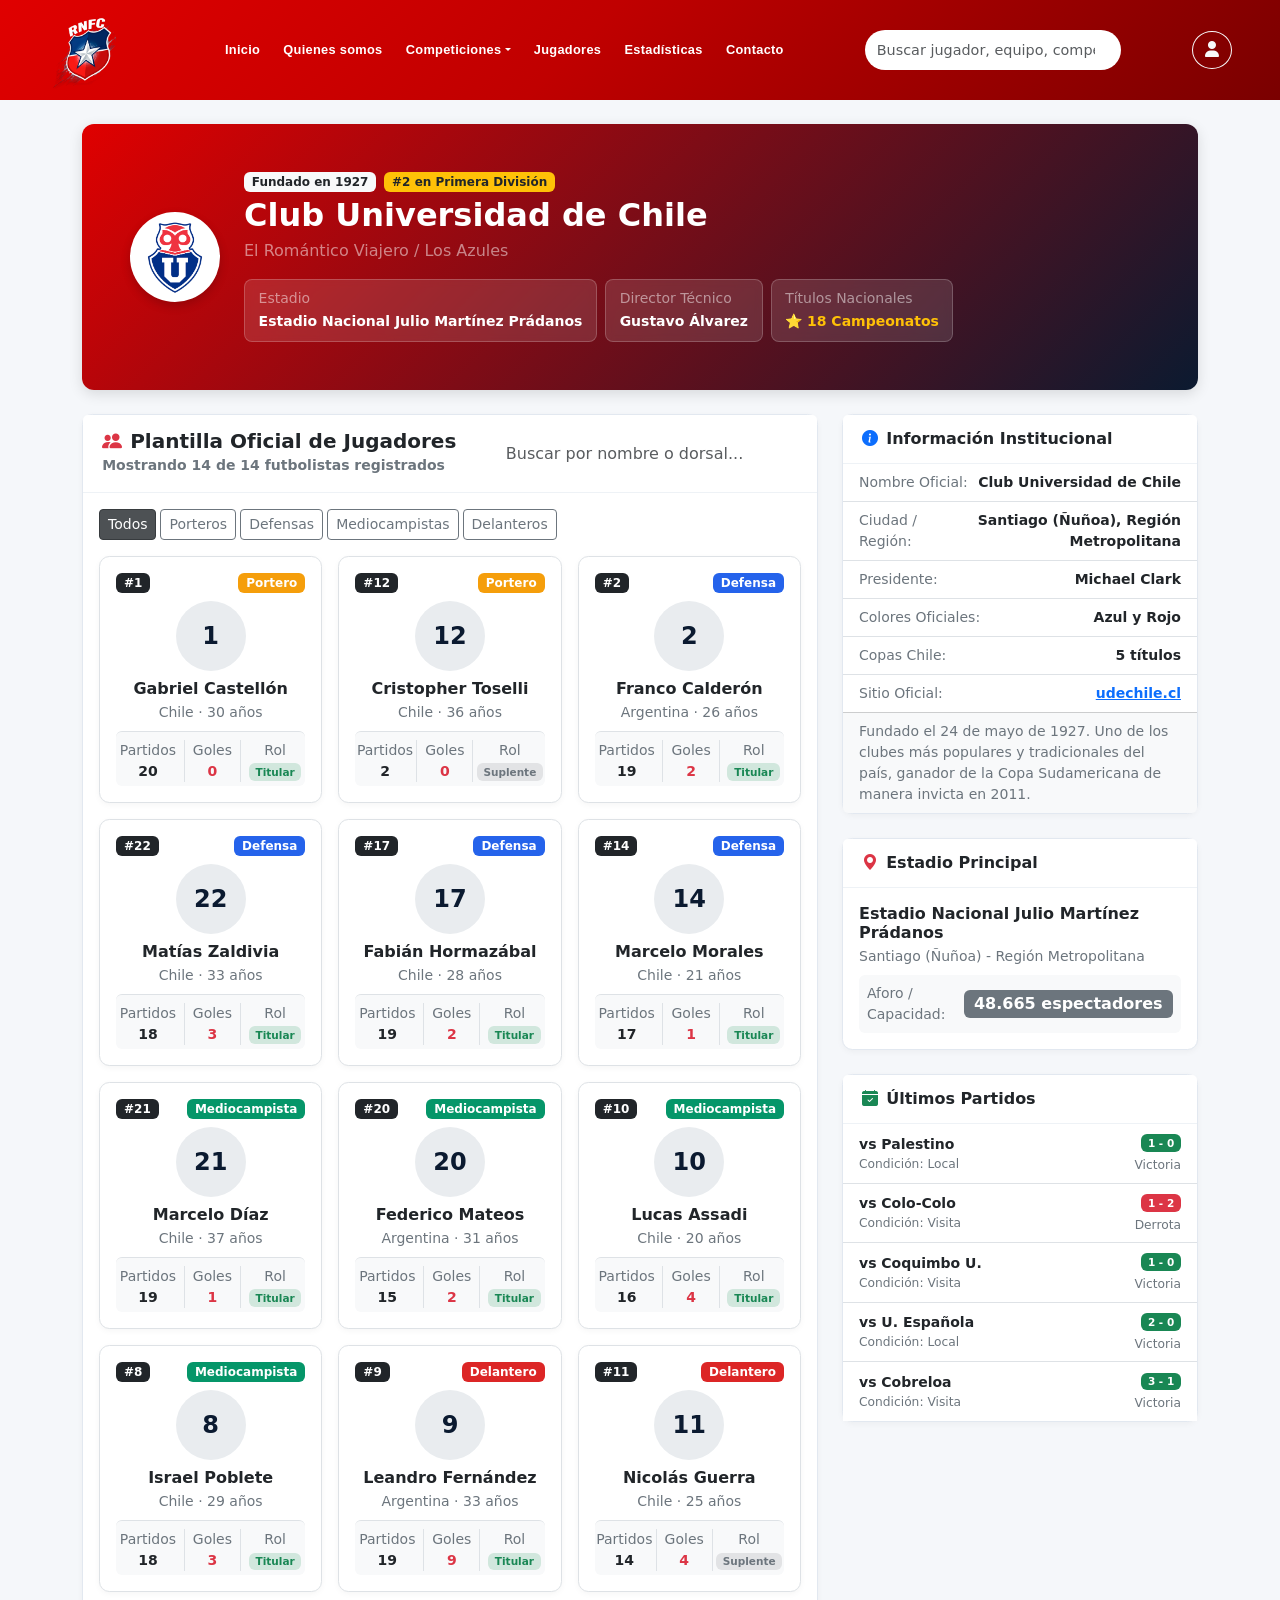
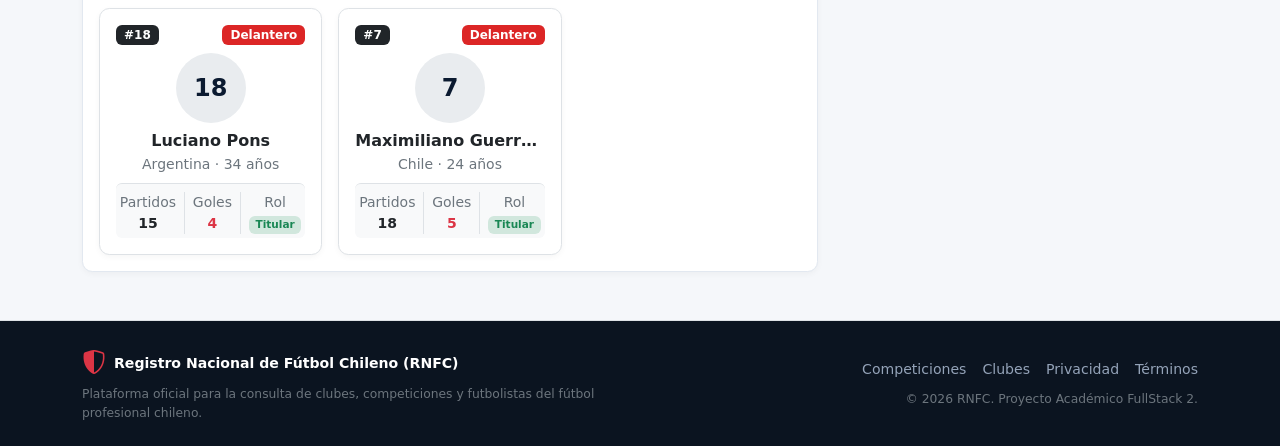
==== commit 5c371284: "feat(seeders, assets): imagenes escudos y seeders actualizado" ====
--- a/club.html
+++ b/club.html
@@ -35,7 +35,7 @@
       <nav class="navbar navbar-expand-lg d-flex justify-content-between">
         <!-- Logo -->
         <div>
-          <a class="navbar-brand" href="#">
+          <a class="navbar-brand" href="index.html">
             <img
               src="assets/escudo_rnfc.png"
               alt="Logo"
--- a/css/styles.css
+++ b/css/styles.css
@@ -3,9 +3,9 @@
    ========================================================== */
 
 :root {
-  --rnfc-primary: #7a0000e9;
-  --rnfc-primary-dark: #580d0d;
-  --rnfc-primary-light: #8e1c1c;
+  --rnfc-primary: #e00000;
+  --rnfc-primary-dark: #c00000;
+  --rnfc-primary-light: #7a0000;
   --rnfc-blue: #0b1a30;
   --rnfc-accent-blue: #0056b3;
   --rnfc-badge-portero: #ffc107;
@@ -81,7 +81,7 @@
 }
 
 /* ==========================================================
-   BANNERS / HERO HEADERS
+   BANNERS / HERO HEADERS 
    ========================================================== */
 .rnfc-hero-banner {
   background: linear-gradient(135deg, var(--rnfc-primary) 0%, var(--rnfc-blue) 100%);
